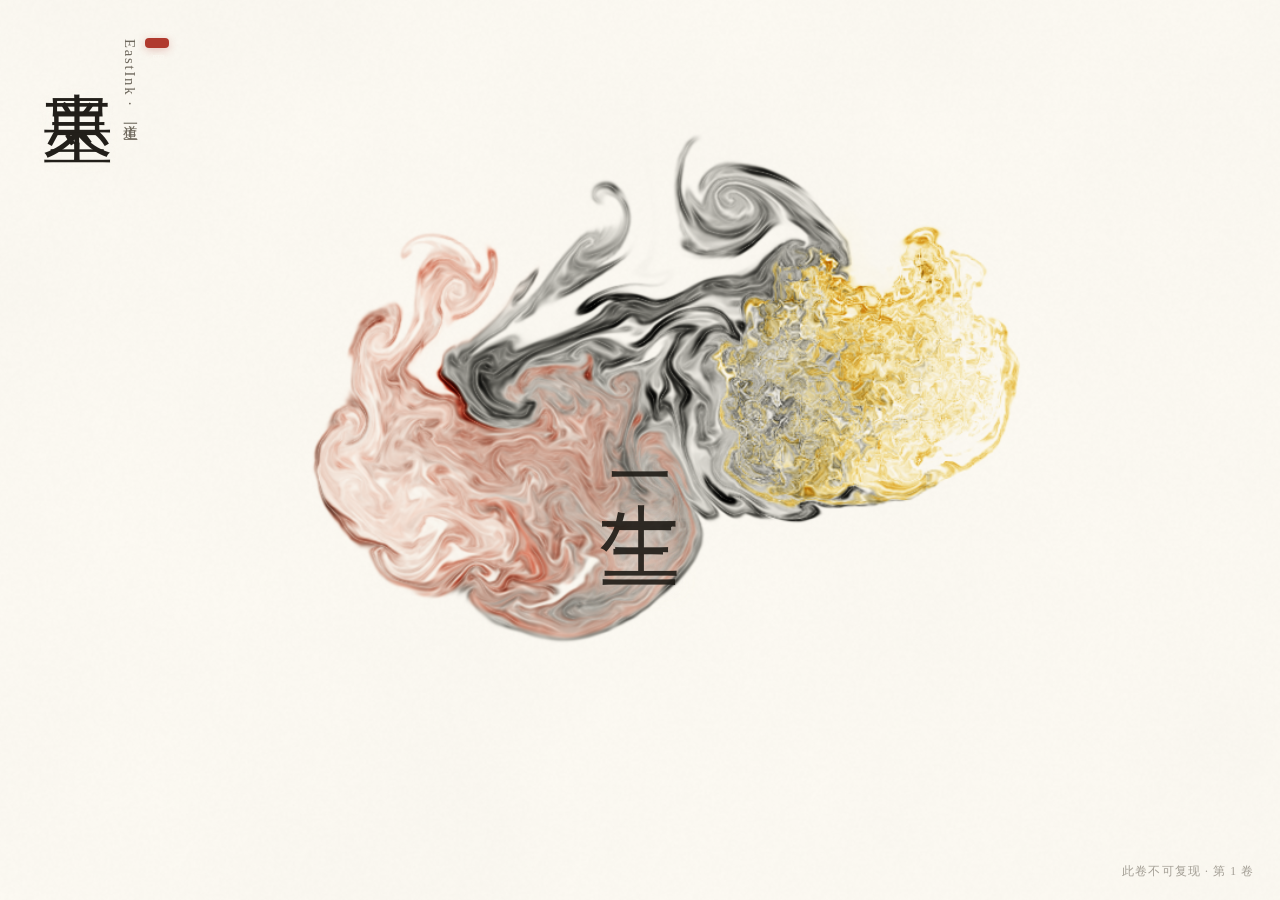
==== eastink.html @ aa5f1d1b "EastInk v0.1 東墨·道生一 独立水墨流体页（本地待命，未挂载未部署） Co-Authored-By: Claude Fable 5 <noreply@anthropic.com>" ====
<!DOCTYPE html>
<html lang="zh-CN" data-mode="day">
<head>
<meta charset="UTF-8">
<meta name="viewport" content="width=device-width, initial-scale=1.0, viewport-fit=cover">
<!-- 上线拍板后移除 -->
<meta name="robots" content="noindex">
<title>東墨 EastInk · 道生一</title>
<meta name="description" content="東墨 EastInk · 道生一，一生二，二生三，三生万物。真·流体水墨，墨落不可撤销，此卷不可复现。">
<meta name="theme-color" content="#faf7f0">
<link rel="stylesheet" href="./eastink.css">
</head>
<body>

  <!-- 流体画布 -->
  <canvas id="stage" aria-label="水墨流体画布：点击落墨，拖拽搅墨"></canvas>

  <!-- 左上竖排题字 -->
  <div class="title" aria-hidden="true">
    <span class="title-main">東墨</span>
    <span class="title-sub">EastInk · 道生一</span>
    <span class="seal">墨</span>
  </div>

  <!-- 演化标签（道生一 / 一生二 / 二生三 / 三生万物） -->
  <div class="evolve-label" id="evolveLabel" aria-hidden="true"></div>

  <!-- 右下角极小字：卷数 -->
  <p class="scroll-meta" id="scrollMeta">此卷不可复现</p>

  <!-- 底部居中悬浮工具条 -->
  <div class="dock" id="dock" role="toolbar" aria-label="水墨工具">
    <div class="swatches" id="swatches"></div>
    <span class="dock-sep" aria-hidden="true"></span>
    <button class="dock-btn" id="autoBtn" aria-pressed="true">自动演墨</button>
    <button class="dock-btn" id="washBtn">涤净</button>
  </div>

  <!-- 无 WebGL / reduced-motion 静态海报回退 -->
  <div class="poster" id="poster" hidden>
    <span class="poster-title">東墨</span>
    <p class="poster-note">你的浏览器未开启 WebGL，无法演示流体水墨。<br>道生一，一生二，二生三，三生万物。</p>
  </div>

  <script src="./eastink.js"></script>
</body>
</html>
---- eastink.css ----
/* ─────────────────────────────────────────────
   東墨 EastInk · 道生一 — 水墨流体独立页
   side project，与 FreshMe / Arete 同级
   宣纸昼版 v0.1：真·流体物理 (stable fluids) +
   逐通道光学吸收合成（墨吸进宣纸，非黑底发光）
   token 对齐 lindaly.cn styles.css
   ───────────────────────────────────────────── */

:root {
  /* 宣纸暖白系（与站点 --bg #faf7f0 同族） */
  --paper: #faf7f0;
  --paper-soft: #f3eee1;
  --ink: #221f1a;
  --ink-soft: #4f483c;
  --gold: #c08a2d;
  --seal-red: #b03a2e;

  /* 玻璃面（站点 card token：card-bg + card-line + blur8） */
  --glass-bg: rgba(255, 253, 247, .82);
  --glass-line: rgba(120, 100, 60, .18);
  --shadow: 0 18px 50px -18px rgba(120, 90, 30, .25);

  /* 字体栈直取站点 :root */
  --font-brush: "MSZ Brush", "Xingkai SC", "Kaiti SC", "STKaiti", "KaiTi", "Songti SC", serif;
  --font-zh: "Songti SC", "STSong", "STZhongsong", "Noto Serif SC", "Source Han Serif SC", "Noto Serif CJK SC", "SimSun", serif;
  --font-en: "Cormorant G", "Didot", "Bodoni 72", "Playfair Display", "Georgia", serif;
  --font-body: "PingFang SC", -apple-system, "Helvetica Neue", "Microsoft YaHei", sans-serif;
}

* { margin: 0; padding: 0; box-sizing: border-box; }
[hidden] { display: none !important; }

html, body { height: 100%; }

body {
  font-family: var(--font-body);
  background: var(--paper);
  color: var(--ink);
  overflow: hidden;
  -webkit-tap-highlight-color: transparent;
}

/* ── 流体画布：满屏，crosshair 光标 ─────────── */
#stage {
  position: fixed; inset: 0;
  width: 100%; height: 100%;
  display: block;
  cursor: crosshair;
  touch-action: none;          /* 让 pointer/touch 能搅墨，不被滚动吞掉 */
}

/* ── 左上竖排题字「東墨」──────────────────── */
.title {
  position: fixed;
  top: clamp(1.2rem, 4vh, 2.6rem);
  left: clamp(1.1rem, 4vw, 2.6rem);
  z-index: 3;
  pointer-events: none;
  user-select: none;
  display: flex;
  align-items: flex-start;
  gap: .35em;
}
.title-main {
  writing-mode: vertical-rl;
  font-family: var(--font-brush);
  font-size: clamp(2.6rem, 7vw, 4.4rem);
  line-height: 1.04;
  letter-spacing: .08em;
  color: var(--ink);
  text-shadow: 0 1px 14px rgba(250, 247, 240, .55);
}
.title-sub {
  writing-mode: vertical-rl;
  font-family: var(--font-en);
  font-size: clamp(.72rem, 1.5vw, .92rem);
  letter-spacing: .12em;
  color: var(--ink-soft);
  margin-top: .2em;
  opacity: .82;
}
/* 朱砂小印 */
.seal {
  writing-mode: vertical-rl;
  align-self: flex-start;
  margin-top: .15em;
  font-family: var(--font-brush);
  font-size: clamp(.7rem, 1.4vw, .92rem);
  letter-spacing: .04em;
  color: var(--paper);
  background: var(--seal-red);
  padding: .3em .18em;
  border-radius: 4px;
  box-shadow: 0 2px 8px rgba(176, 58, 46, .28);
}

/* ── 演化标签（道生一 / 一生二 …）居中淡入淡出 ── */
.evolve-label {
  position: fixed;
  top: 50%; left: 50%;
  transform: translate(-50%, -50%);
  z-index: 3;
  pointer-events: none;
  user-select: none;
  font-family: var(--font-brush);
  font-size: clamp(2.4rem, 9vw, 5rem);
  letter-spacing: .28em;
  color: var(--ink);
  text-shadow: 0 2px 22px rgba(250, 247, 240, .7);
  opacity: 0;
  transition: opacity 1.1s ease;
  white-space: nowrap;
  /* 竖排更有书法卷轴气 */
  writing-mode: vertical-rl;
}
.evolve-label.show { opacity: .92; }

/* ── 底部居中悬浮工具条（毛玻璃 pill）─────────
   站点 token：card-bg / 1px card-line / blur8 / radius99 / shadow */
.dock {
  position: fixed;
  left: 50%;
  bottom: clamp(1rem, 4vh, 2.2rem);
  transform: translate(-50%, 0);
  z-index: 4;
  display: flex;
  align-items: center;
  gap: clamp(.5rem, 1.4vw, .9rem);
  padding: .55rem clamp(.7rem, 2vw, 1.1rem);
  background: var(--glass-bg);
  border: 1px solid var(--glass-line);
  border-radius: 99px;
  box-shadow: var(--shadow);
  backdrop-filter: blur(8px);
  -webkit-backdrop-filter: blur(8px);
  max-width: calc(100vw - 2rem);
  flex-wrap: nowrap;
  transition: opacity .6s ease, transform .6s ease;
}
/* 4s 无操作自动隐去（作品优先，UI 退后） */
.dock.hidden {
  opacity: 0;
  transform: translate(-50%, 14px);
  pointer-events: none;
}

/* 颜料圆点组 */
.swatches {
  display: flex;
  align-items: center;
  gap: clamp(.32rem, 1vw, .55rem);
}
.swatch {
  position: relative;
  width: clamp(20px, 4.4vw, 26px);
  height: clamp(20px, 4.4vw, 26px);
  border-radius: 50%;
  border: 1.5px solid rgba(255, 255, 255, .55);
  box-shadow: 0 1px 4px rgba(60, 45, 20, .25), inset 0 1px 2px rgba(255, 255, 255, .3);
  cursor: pointer;
  padding: 0;
  transition: transform .18s ease, box-shadow .18s ease;
}
.swatch:hover { transform: scale(1.12); }
.swatch:focus-visible { outline: 2px solid var(--gold); outline-offset: 2px; }
/* 选中：朱砂金环 */
.swatch[aria-pressed="true"] {
  box-shadow: 0 0 0 2px var(--paper), 0 0 0 3.5px var(--gold), 0 2px 6px rgba(60, 45, 20, .3);
  transform: scale(1.08);
}

.dock-sep {
  width: 1px;
  align-self: stretch;
  margin: .15rem .1rem;
  background: var(--glass-line);
}

/* 文字按钮：自动演墨 toggle / 涤净 */
.dock-btn {
  font-family: var(--font-zh);
  font-size: clamp(.74rem, 1.7vw, .86rem);
  letter-spacing: .1em;
  color: var(--ink);
  background: transparent;
  border: 1px solid transparent;
  border-radius: 99px;
  padding: .3rem .7rem;
  cursor: pointer;
  white-space: nowrap;
  transition: background .2s ease, color .2s ease, border-color .2s ease;
}
.dock-btn:hover { background: color-mix(in srgb, var(--gold) 14%, transparent); }
.dock-btn:focus-visible { outline: 2px solid var(--gold); outline-offset: 2px; }
/* toggle 开启态 */
.dock-btn[aria-pressed="true"] {
  color: var(--seal-red);
  border-color: color-mix(in srgb, var(--seal-red) 35%, transparent);
  background: color-mix(in srgb, var(--seal-red) 8%, transparent);
}

/* ── 右下角极小字：此卷不可复现 · 第 N 卷 ────── */
.scroll-meta {
  position: fixed;
  right: clamp(.8rem, 3vw, 1.6rem);
  bottom: clamp(.7rem, 3vh, 1.3rem);
  z-index: 3;
  pointer-events: none;
  user-select: none;
  font-family: var(--font-zh);
  font-size: clamp(.6rem, 1.3vw, .72rem);
  letter-spacing: .1em;
  color: var(--ink-soft);
  opacity: .5;
}

/* ── 无 WebGL / reduced-motion 静态海报回退 ──── */
.poster {
  position: fixed; inset: 0;
  z-index: 2;
  display: flex;
  flex-direction: column;
  align-items: center;
  justify-content: center;
  text-align: center;
  gap: 1.2rem;
  padding: 2rem;
  /* 程序化静态墨渍：径向叠加，宣纸底上预扩散的一团雅墨 */
  background:
    radial-gradient(42% 48% at 38% 40%, rgba(46, 90, 143, .22), transparent 70%),
    radial-gradient(34% 40% at 62% 58%, rgba(63, 143, 106, .20), transparent 72%),
    radial-gradient(28% 30% at 52% 50%, rgba(26, 26, 26, .26), transparent 66%),
    radial-gradient(60% 60% at 50% 46%, rgba(200, 68, 46, .10), transparent 78%),
    var(--paper);
}
.poster-title {
  writing-mode: vertical-rl;
  font-family: var(--font-brush);
  font-size: clamp(3rem, 11vw, 5.5rem);
  letter-spacing: .1em;
  color: var(--ink);
}
.poster-note {
  font-family: var(--font-zh);
  font-size: clamp(.82rem, 2.4vw, 1rem);
  letter-spacing: .08em;
  line-height: 2;
  color: var(--ink-soft);
  max-width: 26rem;
}

/* 移动端：题字稍收、dock 不溢出 */
@media (max-width: 720px) {
  .title-main { font-size: clamp(2.2rem, 11vw, 3.2rem); }
  .dock { gap: .4rem; padding: .5rem .65rem; }
  .dock-btn { padding: .28rem .5rem; letter-spacing: .06em; }
  .evolve-label { writing-mode: horizontal-tb; }
}
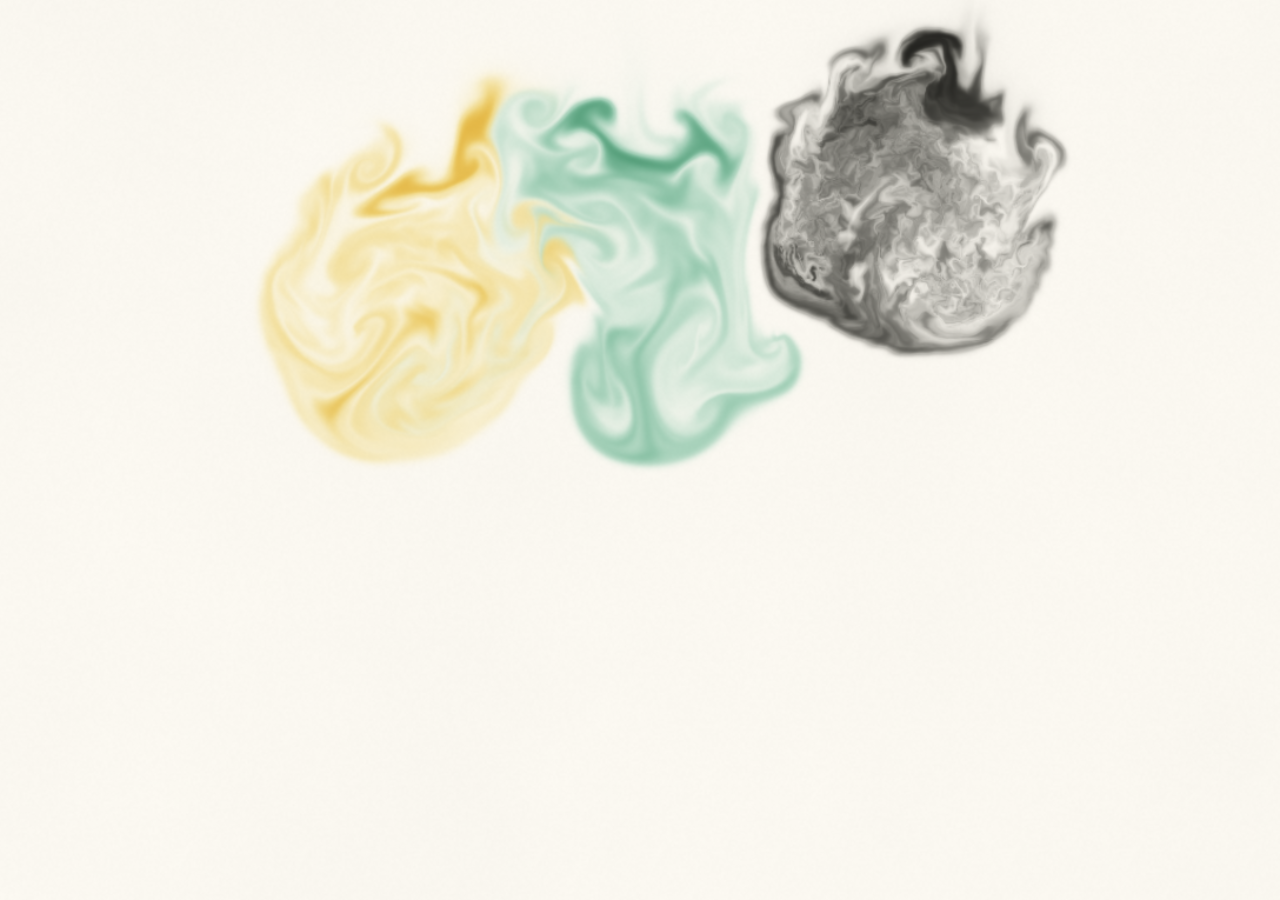
==== commit 3621b25a: "EastInk v0.2 重设计：每卷生成语法+东西相照题跋+五色碟文房UI+夜·深水境+全场环流互融 Co-Authored-By: Claude Fable 5 <noreply@anthropi" ====
--- a/eastink.html
+++ b/eastink.html
@@ -1,12 +1,12 @@
 <!DOCTYPE html>
-<html lang="zh-CN" data-mode="day">
+<html lang="zh-CN" data-mode="day" data-realm="day">
 <head>
 <meta charset="UTF-8">
 <meta name="viewport" content="width=device-width, initial-scale=1.0, viewport-fit=cover">
 <!-- 上线拍板后移除 -->
 <meta name="robots" content="noindex">
-<title>東墨 EastInk · 道生一</title>
-<meta name="description" content="東墨 EastInk · 道生一，一生二，二生三，三生万物。真·流体水墨，墨落不可撤销，此卷不可复现。">
+<title>東墨 EastInk · 上善若水</title>
+<meta name="description" content="東墨 EastInk · 真·流体水墨。每一卷从新种子抽签开演，颜色、落点、流场皆不可复现；多色相遇、洇染、共同消融。日境宣纸 / 夜境深水，墨入夜化光。">
 <meta name="theme-color" content="#faf7f0">
 <link rel="stylesheet" href="./eastink.css">
 </head>
@@ -15,31 +15,51 @@
   <!-- 流体画布 -->
   <canvas id="stage" aria-label="水墨流体画布：点击落墨，拖拽搅墨"></canvas>
 
-  <!-- 左上竖排题字 -->
+  <!-- 左上竖排题字「東墨」 -->
   <div class="title" aria-hidden="true">
     <span class="title-main">東墨</span>
-    <span class="title-sub">EastInk · 道生一</span>
+    <span class="title-sub">EastInk</span>
     <span class="seal">墨</span>
   </div>
 
-  <!-- 演化标签（道生一 / 一生二 / 二生三 / 三生万物） -->
-  <div class="evolve-label" id="evolveLabel" aria-hidden="true"></div>
+  <!-- 右上：日 / 月 双境切换符 ☉ / ☾ -->
+  <button class="realm-toggle" id="realmToggle" aria-label="切换日境与夜境" title="日 / 月">
+    <span class="realm-sun" aria-hidden="true"></span>
+    <span class="realm-moon" aria-hidden="true"></span>
+  </button>
 
-  <!-- 右下角极小字：卷数 -->
-  <p class="scroll-meta" id="scrollMeta">此卷不可复现</p>
+  <!-- 东西相照题跋：东句竖排大字 + 西句横排小字斜体（开卷浮现，淡出后缩入题跋区） -->
+  <div class="couplet" id="couplet" aria-hidden="true">
+    <span class="couplet-east" id="coupletEast"></span>
+    <span class="couplet-west" id="coupletWest"></span>
+  </div>
 
-  <!-- 底部居中悬浮工具条 -->
-  <div class="dock" id="dock" role="toolbar" aria-label="水墨工具">
-    <div class="swatches" id="swatches"></div>
-    <span class="dock-sep" aria-hidden="true"></span>
-    <button class="dock-btn" id="autoBtn" aria-pressed="true">自动演墨</button>
-    <button class="dock-btn" id="washBtn">涤净</button>
+  <!-- 右下题跋区：卷号 · 不可复现 + 拍序小注（道生一 …）+ 缩入后的题跋 -->
+  <div class="colophon" id="colophon" aria-hidden="true">
+    <span class="colophon-note" id="colophonNote"></span>
+    <span class="colophon-tip" id="colophonTip"></span>
+    <span class="colophon-meta" id="scrollMeta">第 一 卷 · 不可复现</span>
   </div>
+
+  <!-- 五只瓷色碟（桌面右缘竖列 / 移动端底部横排） -->
+  <div class="palette" id="palette" role="toolbar" aria-label="瓷色碟"></div>
+
+  <!-- 另起一卷（竖排毛笔字按钮，替代旧「涤净」） -->
+  <button class="renew" id="renewBtn" aria-label="另起一卷">
+    <span class="renew-char">另</span>
+    <span class="renew-char">起</span>
+    <span class="renew-char">一</span>
+    <span class="renew-char">卷</span>
+  </button>
 
   <!-- 无 WebGL / reduced-motion 静态海报回退 -->
   <div class="poster" id="poster" hidden>
     <span class="poster-title">東墨</span>
-    <p class="poster-note">你的浏览器未开启 WebGL，无法演示流体水墨。<br>道生一，一生二，二生三，三生万物。</p>
+    <div class="poster-couplet" aria-hidden="true">
+      <span class="poster-east">上善若水</span>
+      <span class="poster-west">Panta rhei — 万物皆流</span>
+    </div>
+    <p class="poster-note">道生一，一生二，二生三，三生万物。</p>
   </div>
 
   <script src="./eastink.js"></script>
--- a/eastink.css
+++ b/eastink.css
@@ -1,9 +1,9 @@
 /* ─────────────────────────────────────────────
-   東墨 EastInk · 道生一 — 水墨流体独立页
+   東墨 EastInk · v0.2 — 水墨流体独立页
    side project，与 FreshMe / Arete 同级
-   宣纸昼版 v0.1：真·流体物理 (stable fluids) +
-   逐通道光学吸收合成（墨吸进宣纸，非黑底发光）
-   token 对齐 lindaly.cn styles.css
+   两境：日·宣纸（逐通道光学吸收）/ 夜·深水（加色发光）
+   文房 UI：五瓷色碟 + 另起一卷 + 日月双境 + 东西相照题跋
+   token 对齐 lindaly.cn styles.css（毛玻璃 + 朱砂 + 书法栈）
    ───────────────────────────────────────────── */
 
 :root {
@@ -25,6 +25,28 @@
   --font-zh: "Songti SC", "STSong", "STZhongsong", "Noto Serif SC", "Source Han Serif SC", "Noto Serif CJK SC", "SimSun", serif;
   --font-en: "Cormorant G", "Didot", "Bodoni 72", "Playfair Display", "Georgia", serif;
   --font-body: "PingFang SC", -apple-system, "Helvetica Neue", "Microsoft YaHei", sans-serif;
+
+  /* 场景 token（日境默认；夜境在 [data-realm="night"] 覆盖） */
+  --fg: var(--ink);
+  --fg-soft: var(--ink-soft);
+  --chrome-bg: var(--glass-bg);
+  --chrome-line: var(--glass-line);
+  --chrome-shadow: var(--shadow);
+  --accent: var(--seal-red);
+  --halo: rgba(250, 247, 240, .7);
+  --page-bg: var(--paper);
+}
+
+/* ── 夜·深水境：深色玻璃变体（同设计语言，色相入水）────── */
+[data-realm="night"] {
+  --fg: #e8eef6;
+  --fg-soft: #9fb0c4;
+  --chrome-bg: rgba(16, 23, 34, .56);
+  --chrome-line: rgba(150, 180, 220, .20);
+  --chrome-shadow: 0 18px 54px -16px rgba(0, 8, 20, .7);
+  --accent: #e0c879;          /* 夜境朱印转暖金 */
+  --halo: rgba(8, 14, 24, .65);
+  --page-bg: #0c1118;
 }
 
 * { margin: 0; padding: 0; box-sizing: border-box; }
@@ -34,10 +56,11 @@
 
 body {
   font-family: var(--font-body);
-  background: var(--paper);
-  color: var(--ink);
+  background: var(--page-bg);
+  color: var(--fg);
   overflow: hidden;
   -webkit-tap-highlight-color: transparent;
+  transition: background 1.1s ease, color 1.1s ease;
 }
 
 /* ── 流体画布：满屏，crosshair 光标 ─────────── */
@@ -49,12 +72,32 @@
   touch-action: none;          /* 让 pointer/touch 能搅墨，不被滚动吞掉 */
 }
 
+/* 全部 chrome 闲置统一隐去（JS 加 .chrome-idle 到 body） */
+.title,
+.couplet,
+.colophon,
+.palette,
+.renew,
+.realm-toggle {
+  transition: opacity .7s ease, transform .7s ease;
+}
+body.chrome-idle .palette,
+body.chrome-idle .renew,
+body.chrome-idle .realm-toggle,
+body.chrome-idle .title,
+body.chrome-idle .colophon {
+  opacity: 0;
+  pointer-events: none;
+}
+/* 题跋浮现中（couplet 动画期）不被 idle 吞 */
+body.chrome-idle .couplet.show { opacity: 1; }
+
 /* ── 左上竖排题字「東墨」──────────────────── */
 .title {
   position: fixed;
   top: clamp(1.2rem, 4vh, 2.6rem);
   left: clamp(1.1rem, 4vw, 2.6rem);
-  z-index: 3;
+  z-index: 5;
   pointer-events: none;
   user-select: none;
   display: flex;
@@ -67,19 +110,19 @@
   font-size: clamp(2.6rem, 7vw, 4.4rem);
   line-height: 1.04;
   letter-spacing: .08em;
-  color: var(--ink);
-  text-shadow: 0 1px 14px rgba(250, 247, 240, .55);
+  color: var(--fg);
+  text-shadow: 0 1px 14px var(--halo);
 }
 .title-sub {
   writing-mode: vertical-rl;
   font-family: var(--font-en);
   font-size: clamp(.72rem, 1.5vw, .92rem);
   letter-spacing: .12em;
-  color: var(--ink-soft);
+  color: var(--fg-soft);
   margin-top: .2em;
   opacity: .82;
 }
-/* 朱砂小印 */
+/* 朱砂小印（夜境转暖金） */
 .seal {
   writing-mode: vertical-rl;
   align-self: flex-start;
@@ -87,132 +130,288 @@
   font-family: var(--font-brush);
   font-size: clamp(.7rem, 1.4vw, .92rem);
   letter-spacing: .04em;
-  color: var(--paper);
-  background: var(--seal-red);
+  color: var(--page-bg);
+  background: var(--accent);
   padding: .3em .18em;
   border-radius: 4px;
   box-shadow: 0 2px 8px rgba(176, 58, 46, .28);
-}
-
-/* ── 演化标签（道生一 / 一生二 …）居中淡入淡出 ── */
-.evolve-label {
+  transition: background 1.1s ease, color 1.1s ease;
+}
+
+/* ── 右上：日 / 月 双境切换符（CSS 画 ☉ / ☾）────────
+   呼应站点首页日月璧机制（不引首页代码）：日境显☉，夜境显☾ */
+.realm-toggle {
+  position: fixed;
+  top: clamp(1.2rem, 4vh, 2.2rem);
+  right: clamp(1.1rem, 4vw, 2.2rem);
+  z-index: 6;
+  width: clamp(34px, 6vw, 42px);
+  height: clamp(34px, 6vw, 42px);
+  border-radius: 50%;
+  border: 1px solid var(--chrome-line);
+  background: var(--chrome-bg);
+  box-shadow: var(--chrome-shadow);
+  backdrop-filter: blur(8px);
+  -webkit-backdrop-filter: blur(8px);
+  cursor: pointer;
+  display: grid;
+  place-items: center;
+  transition: transform .3s ease, box-shadow .3s ease, background 1.1s ease, border-color 1.1s ease;
+}
+.realm-toggle:hover { transform: rotate(18deg) scale(1.06); }
+.realm-toggle:focus-visible { outline: 2px solid var(--accent); outline-offset: 3px; }
+/* ☉ 日轮：实心金盘 + 一圈光芒（conic 短线近似） */
+.realm-sun {
+  width: 54%; height: 54%;
+  border-radius: 50%;
+  background: radial-gradient(circle at 38% 34%, #f4d98a, #d99a2e 70%);
+  box-shadow: 0 0 0 2px rgba(217, 154, 46, .25),
+              0 0 10px 1px rgba(217, 154, 46, .35);
+}
+/* ☾ 月牙：错位圆 mask（用 box-shadow 偏移挖月） */
+.realm-moon {
+  display: none;
+  width: 56%; height: 56%;
+  border-radius: 50%;
+  background: transparent;
+  box-shadow: inset -5px -2px 0 0 #d8e3f2;
+  transform: rotate(-18deg);
+}
+[data-realm="night"] .realm-sun { display: none; }
+[data-realm="night"] .realm-moon { display: block; }
+
+/* ── 东西相照题跋（知性好玩核心）────────────────
+   开卷中央浮现：东句竖排大字 + 西句横排小字斜体
+   0.5s 淡入、6s 内淡出，随后由 JS 把文本写进 colophon 缩入右下。 */
+.couplet {
   position: fixed;
   top: 50%; left: 50%;
   transform: translate(-50%, -50%);
-  z-index: 3;
+  z-index: 4;
   pointer-events: none;
   user-select: none;
-  font-family: var(--font-brush);
-  font-size: clamp(2.4rem, 9vw, 5rem);
-  letter-spacing: .28em;
-  color: var(--ink);
-  text-shadow: 0 2px 22px rgba(250, 247, 240, .7);
+  display: flex;
+  flex-direction: column;
+  align-items: center;
+  gap: .9em;
   opacity: 0;
-  transition: opacity 1.1s ease;
+  transition: opacity .5s ease;
+}
+.couplet.show { opacity: 1; }
+.couplet.fade { opacity: 0; transition: opacity 1.4s ease; }
+.couplet-east {
+  writing-mode: vertical-rl;
+  font-family: var(--font-brush);
+  font-size: clamp(2.4rem, 8.5vw, 4.8rem);
+  letter-spacing: .26em;
+  line-height: 1.1;
+  color: var(--fg);
+  text-shadow: 0 2px 26px var(--halo);
   white-space: nowrap;
-  /* 竖排更有书法卷轴气 */
-  writing-mode: vertical-rl;
-}
-.evolve-label.show { opacity: .92; }
-
-/* ── 底部居中悬浮工具条（毛玻璃 pill）─────────
-   站点 token：card-bg / 1px card-line / blur8 / radius99 / shadow */
-.dock {
+}
+.couplet-west {
+  font-family: var(--font-en);
+  font-style: italic;
+  font-size: clamp(.84rem, 2.1vw, 1.18rem);
+  letter-spacing: .04em;
+  line-height: 1.5;
+  color: var(--fg-soft);
+  text-align: center;
+  max-width: min(82vw, 40rem);
+  text-shadow: 0 1px 16px var(--halo);
+}
+
+/* ── 右下题跋区：卷号 + 拍序小注 + 缩入的题跋 ──────── */
+.colophon {
   position: fixed;
-  left: 50%;
-  bottom: clamp(1rem, 4vh, 2.2rem);
-  transform: translate(-50%, 0);
-  z-index: 4;
-  display: flex;
+  right: clamp(.9rem, 3vw, 1.8rem);
+  bottom: clamp(.8rem, 3vh, 1.5rem);
+  z-index: 5;
+  pointer-events: none;
+  user-select: none;
+  display: flex;
+  flex-direction: column;
+  align-items: flex-end;
+  gap: .28em;
+  text-align: right;
+  max-width: min(58vw, 24rem);
+}
+/* 缩入的东西句题跋（小字常驻） */
+.colophon-note {
+  font-family: var(--font-zh);
+  font-size: clamp(.64rem, 1.4vw, .78rem);
+  letter-spacing: .08em;
+  line-height: 1.5;
+  color: var(--fg-soft);
+  opacity: 0;
+  transition: opacity .8s ease;
+}
+.colophon-note.show { opacity: .72; }
+/* 拍序题跋式小注（道生一 / 一生二 …）随拍浮现 */
+.colophon-tip {
+  font-family: var(--font-brush);
+  font-size: clamp(.82rem, 1.9vw, 1.04rem);
+  letter-spacing: .14em;
+  color: var(--fg);
+  opacity: 0;
+  transition: opacity .6s ease;
+}
+.colophon-tip.show { opacity: .9; }
+/* 卷号 · 不可复现 */
+.colophon-meta {
+  font-family: var(--font-zh);
+  font-size: clamp(.6rem, 1.3vw, .72rem);
+  letter-spacing: .12em;
+  color: var(--fg-soft);
+  opacity: .55;
+}
+
+/* ── 五只瓷色碟（桌面右缘竖列 / 移动端底部横排）──────
+   每碟 = CSS 画的小瓷碟：瓷环 radial-gradient + 碟内颜料池 + 湿润高光 */
+.palette {
+  position: fixed;
+  right: clamp(.9rem, 2.6vw, 1.8rem);
+  top: 50%;
+  transform: translateY(-50%);
+  z-index: 6;
+  display: flex;
+  flex-direction: column;
+  gap: clamp(.7rem, 1.8vh, 1.15rem);
+}
+.dish {
+  position: relative;
+  width: clamp(40px, 6.4vw, 54px);
+  height: clamp(40px, 6.4vw, 54px);
+  border-radius: 50%;
+  border: 0;
+  padding: 0;
+  cursor: pointer;
+  /* 瓷环：外亮内暗的釉面渐变 */
+  background:
+    radial-gradient(circle at 36% 30%, rgba(255,255,255,.95), rgba(255,255,255,.5) 18%, transparent 40%),
+    radial-gradient(circle at 50% 50%, #fbfbf8 60%, #e9e6dd 78%, #d6d2c6 100%);
+  box-shadow:
+    0 4px 12px -3px rgba(60, 45, 20, .35),
+    inset 0 -3px 7px rgba(120, 100, 60, .22),
+    inset 0 2px 4px rgba(255, 255, 255, .9);
+  transition: transform .22s cubic-bezier(.2,.8,.3,1), box-shadow .22s ease;
+}
+/* 碟内颜料池（JS 用 --pig 注入颜料色）+ 湿润高光 */
+.dish::before {
+  content: "";
+  position: absolute;
+  inset: 22%;
+  border-radius: 50%;
+  background:
+    radial-gradient(circle at 38% 32%, rgba(255,255,255,.55), transparent 42%),
+    radial-gradient(circle at 60% 68%, color-mix(in srgb, var(--pig) 78%, #000 6%), var(--pig) 70%);
+  box-shadow: inset 0 1px 3px rgba(0,0,0,.35);
+}
+/* 湿润高光点 */
+.dish::after {
+  content: "";
+  position: absolute;
+  left: 34%; top: 30%;
+  width: 18%; height: 12%;
+  border-radius: 50%;
+  background: rgba(255, 255, 255, .82);
+  filter: blur(.6px);
+  opacity: .85;
+}
+.dish:hover { transform: translateX(-5px) scale(1.06); }
+.dish:focus-visible { outline: 2px solid var(--accent); outline-offset: 3px; }
+/* 选中：微上浮 + 朱砂细环 */
+.dish[aria-pressed="true"] {
+  transform: translateX(-7px) scale(1.08);
+  box-shadow:
+    0 0 0 2px var(--page-bg),
+    0 0 0 3.5px var(--accent),
+    0 6px 16px -4px rgba(60, 45, 20, .4),
+    inset 0 -3px 7px rgba(120, 100, 60, .22),
+    inset 0 2px 4px rgba(255, 255, 255, .9);
+}
+
+/* 颜料名（hover / 选中 旁出竖排） */
+.dish-name {
+  position: absolute;
+  right: calc(100% + .5rem);
+  top: 50%;
+  transform: translateY(-50%) translateX(6px);
+  writing-mode: vertical-rl;
+  font-family: var(--font-brush);
+  font-size: clamp(.8rem, 1.7vw, 1rem);
+  letter-spacing: .14em;
+  color: var(--fg);
+  text-shadow: 0 1px 10px var(--halo);
+  white-space: nowrap;
+  opacity: 0;
+  pointer-events: none;
+  transition: opacity .25s ease, transform .25s ease;
+}
+.dish:hover .dish-name,
+.dish[aria-pressed="true"] .dish-name {
+  opacity: .92;
+  transform: translateY(-50%) translateX(0);
+}
+
+/* 夜境：碟中颜料变发光态 */
+[data-realm="night"] .dish {
+  background:
+    radial-gradient(circle at 36% 30%, rgba(210,225,245,.55), rgba(160,185,215,.25) 20%, transparent 42%),
+    radial-gradient(circle at 50% 50%, #1c2636 58%, #141c29 80%, #0e151f 100%);
+  box-shadow:
+    0 4px 14px -3px rgba(0, 8, 20, .6),
+    inset 0 -3px 7px rgba(0, 6, 16, .5),
+    inset 0 2px 4px rgba(150, 180, 220, .25);
+}
+[data-realm="night"] .dish::before {
+  background:
+    radial-gradient(circle at 40% 34%, rgba(255,255,255,.4), transparent 46%),
+    radial-gradient(circle at 50% 55%, color-mix(in srgb, var(--glow, var(--pig)) 92%, #fff 8%), color-mix(in srgb, var(--glow, var(--pig)) 70%, #000 18%) 72%);
+  box-shadow:
+    inset 0 1px 3px rgba(0,0,0,.5),
+    0 0 10px 1px color-mix(in srgb, var(--glow, var(--pig)) 65%, transparent);
+}
+[data-realm="night"] .dish[aria-pressed="true"] {
+  box-shadow:
+    0 0 0 2px var(--page-bg),
+    0 0 0 3.5px var(--accent),
+    0 0 16px 2px color-mix(in srgb, var(--glow, var(--pig)) 55%, transparent),
+    inset 0 -3px 7px rgba(0, 6, 16, .5);
+}
+
+/* ── 另起一卷（竖排毛笔字按钮，桌面左下）──────────── */
+.renew {
+  position: fixed;
+  left: clamp(1rem, 3vw, 2rem);
+  bottom: clamp(1.2rem, 5vh, 2.6rem);
+  z-index: 6;
+  display: flex;
+  flex-direction: column;
   align-items: center;
-  gap: clamp(.5rem, 1.4vw, .9rem);
-  padding: .55rem clamp(.7rem, 2vw, 1.1rem);
-  background: var(--glass-bg);
-  border: 1px solid var(--glass-line);
-  border-radius: 99px;
-  box-shadow: var(--shadow);
+  gap: .04em;
+  padding: .7rem .5rem;
+  border-radius: 18px;
+  border: 1px solid var(--chrome-line);
+  background: var(--chrome-bg);
+  box-shadow: var(--chrome-shadow);
   backdrop-filter: blur(8px);
   -webkit-backdrop-filter: blur(8px);
-  max-width: calc(100vw - 2rem);
-  flex-wrap: nowrap;
-  transition: opacity .6s ease, transform .6s ease;
-}
-/* 4s 无操作自动隐去（作品优先，UI 退后） */
-.dock.hidden {
-  opacity: 0;
-  transform: translate(-50%, 14px);
-  pointer-events: none;
-}
-
-/* 颜料圆点组 */
-.swatches {
-  display: flex;
-  align-items: center;
-  gap: clamp(.32rem, 1vw, .55rem);
-}
-.swatch {
-  position: relative;
-  width: clamp(20px, 4.4vw, 26px);
-  height: clamp(20px, 4.4vw, 26px);
-  border-radius: 50%;
-  border: 1.5px solid rgba(255, 255, 255, .55);
-  box-shadow: 0 1px 4px rgba(60, 45, 20, .25), inset 0 1px 2px rgba(255, 255, 255, .3);
   cursor: pointer;
-  padding: 0;
-  transition: transform .18s ease, box-shadow .18s ease;
-}
-.swatch:hover { transform: scale(1.12); }
-.swatch:focus-visible { outline: 2px solid var(--gold); outline-offset: 2px; }
-/* 选中：朱砂金环 */
-.swatch[aria-pressed="true"] {
-  box-shadow: 0 0 0 2px var(--paper), 0 0 0 3.5px var(--gold), 0 2px 6px rgba(60, 45, 20, .3);
-  transform: scale(1.08);
-}
-
-.dock-sep {
-  width: 1px;
-  align-self: stretch;
-  margin: .15rem .1rem;
-  background: var(--glass-line);
-}
-
-/* 文字按钮：自动演墨 toggle / 涤净 */
-.dock-btn {
-  font-family: var(--font-zh);
-  font-size: clamp(.74rem, 1.7vw, .86rem);
-  letter-spacing: .1em;
-  color: var(--ink);
-  background: transparent;
-  border: 1px solid transparent;
-  border-radius: 99px;
-  padding: .3rem .7rem;
-  cursor: pointer;
-  white-space: nowrap;
-  transition: background .2s ease, color .2s ease, border-color .2s ease;
-}
-.dock-btn:hover { background: color-mix(in srgb, var(--gold) 14%, transparent); }
-.dock-btn:focus-visible { outline: 2px solid var(--gold); outline-offset: 2px; }
-/* toggle 开启态 */
-.dock-btn[aria-pressed="true"] {
-  color: var(--seal-red);
-  border-color: color-mix(in srgb, var(--seal-red) 35%, transparent);
-  background: color-mix(in srgb, var(--seal-red) 8%, transparent);
-}
-
-/* ── 右下角极小字：此卷不可复现 · 第 N 卷 ────── */
-.scroll-meta {
-  position: fixed;
-  right: clamp(.8rem, 3vw, 1.6rem);
-  bottom: clamp(.7rem, 3vh, 1.3rem);
-  z-index: 3;
-  pointer-events: none;
-  user-select: none;
-  font-family: var(--font-zh);
-  font-size: clamp(.6rem, 1.3vw, .72rem);
-  letter-spacing: .1em;
-  color: var(--ink-soft);
-  opacity: .5;
-}
+  transition: transform .25s ease, box-shadow .25s ease, background 1.1s ease, border-color 1.1s ease, opacity .7s ease;
+}
+.renew:hover { transform: translateY(-3px); box-shadow: 0 22px 56px -18px rgba(120, 90, 30, .4); }
+.renew:active { transform: translateY(0) scale(.97); }
+.renew:focus-visible { outline: 2px solid var(--accent); outline-offset: 3px; }
+.renew-char {
+  font-family: var(--font-brush);
+  font-size: clamp(1.05rem, 2.4vw, 1.45rem);
+  line-height: 1.18;
+  letter-spacing: .04em;
+  color: var(--fg);
+  text-shadow: 0 1px 10px var(--halo);
+}
+.renew:hover .renew-char { color: var(--accent); }
 
 /* ── 无 WebGL / reduced-motion 静态海报回退 ──── */
 .poster {
@@ -223,7 +422,7 @@
   align-items: center;
   justify-content: center;
   text-align: center;
-  gap: 1.2rem;
+  gap: 1.4rem;
   padding: 2rem;
   /* 程序化静态墨渍：径向叠加，宣纸底上预扩散的一团雅墨 */
   background:
@@ -240,6 +439,27 @@
   letter-spacing: .1em;
   color: var(--ink);
 }
+/* 海报上静态展示一对题跋（reduced-motion 也读得到东西相照） */
+.poster-couplet {
+  display: flex;
+  flex-direction: column;
+  align-items: center;
+  gap: .7rem;
+}
+.poster-east {
+  writing-mode: vertical-rl;
+  font-family: var(--font-brush);
+  font-size: clamp(1.8rem, 6vw, 2.8rem);
+  letter-spacing: .22em;
+  color: var(--ink);
+}
+.poster-west {
+  font-family: var(--font-en);
+  font-style: italic;
+  font-size: clamp(.84rem, 2.4vw, 1.1rem);
+  letter-spacing: .04em;
+  color: var(--ink-soft);
+}
 .poster-note {
   font-family: var(--font-zh);
   font-size: clamp(.82rem, 2.4vw, 1rem);
@@ -249,10 +469,52 @@
   max-width: 26rem;
 }
 
-/* 移动端：题字稍收、dock 不溢出 */
-@media (max-width: 720px) {
+/* ── 移动端：瓷碟底部横排、另起一卷横排、题字稍收 ───── */
+@media (max-width: 760px) {
   .title-main { font-size: clamp(2.2rem, 11vw, 3.2rem); }
-  .dock { gap: .4rem; padding: .5rem .65rem; }
-  .dock-btn { padding: .28rem .5rem; letter-spacing: .06em; }
-  .evolve-label { writing-mode: horizontal-tb; }
-}
+
+  /* 瓷碟：底部居中横排 */
+  .palette {
+    right: auto;
+    left: 50%;
+    top: auto;
+    bottom: clamp(.9rem, 3vh, 1.6rem);
+    transform: translateX(-50%);
+    flex-direction: row;
+    gap: clamp(.55rem, 3vw, .9rem);
+  }
+  .dish { width: clamp(38px, 12vw, 48px); height: clamp(38px, 12vw, 48px); }
+  .dish:hover { transform: scale(1.06); }
+  .dish[aria-pressed="true"] { transform: translateY(-5px) scale(1.06); }
+  /* 颜料名：横排移到碟上方 */
+  .dish-name {
+    right: auto;
+    left: 50%;
+    top: auto;
+    bottom: calc(100% + .35rem);
+    writing-mode: horizontal-tb;
+    transform: translateX(-50%) translateY(4px);
+  }
+  .dish:hover .dish-name,
+  .dish[aria-pressed="true"] .dish-name {
+    transform: translateX(-50%) translateY(0);
+  }
+
+  /* 另起一卷：左下横排 */
+  .renew {
+    flex-direction: row;
+    gap: .12em;
+    left: clamp(.7rem, 3vw, 1.2rem);
+    bottom: auto;
+    top: clamp(1rem, 3vh, 1.8rem);
+    padding: .45rem .7rem;
+    border-radius: 99px;
+  }
+  .renew-char { font-size: clamp(.92rem, 4.4vw, 1.1rem); }
+
+  /* 题跋区上移，给底部瓷碟让位 */
+  .colophon { bottom: clamp(5.2rem, 13vh, 7rem); }
+
+  /* 西句小字不要太挤 */
+  .couplet-west { max-width: 86vw; }
+}
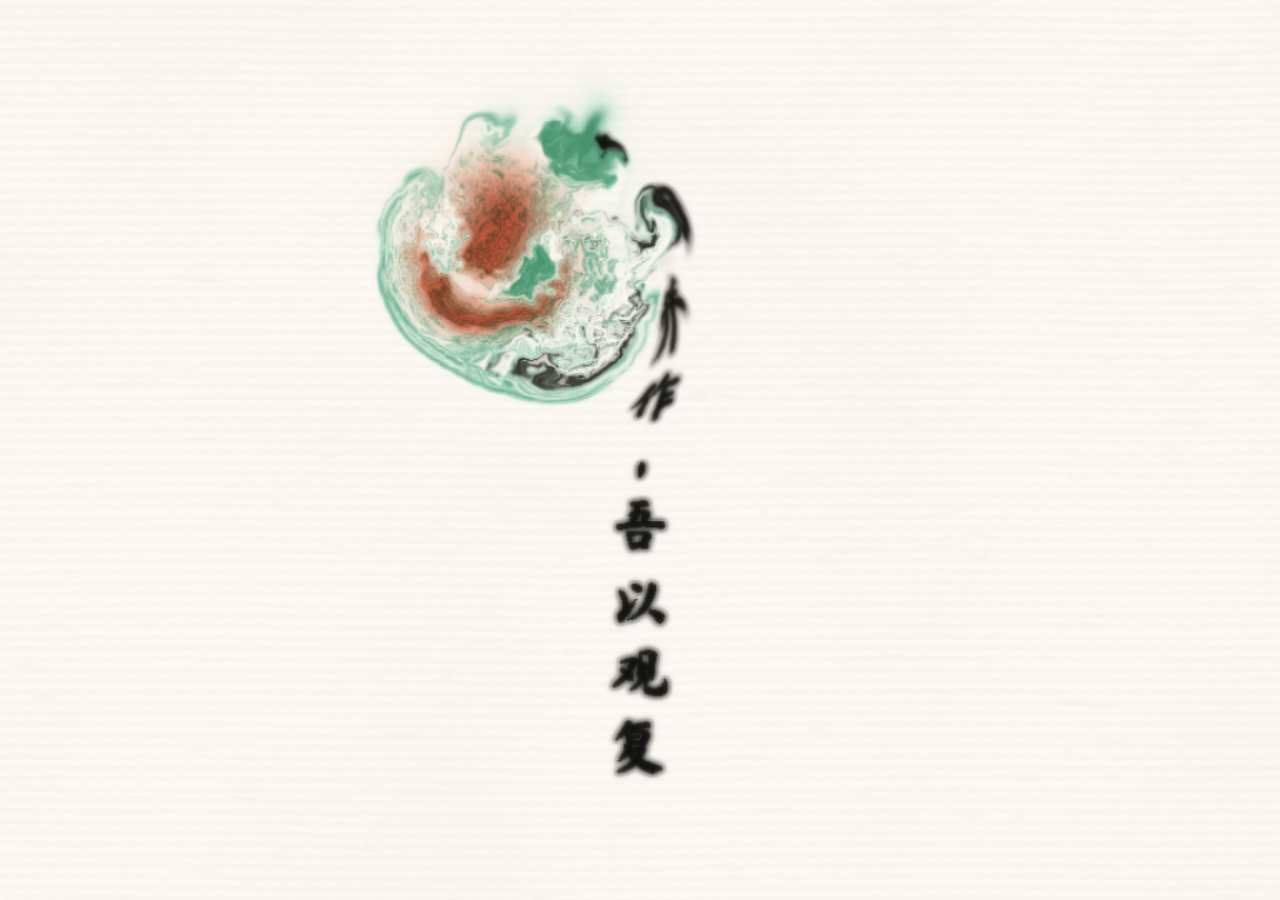
==== commit ddd1e622: "EastInk v0.3 墨语五特性：字入墨(题跋写进流体被冲散)+撞色编排+自托管毛笔字体子集37KB+宣纸帘纹铺卷+夜境星河随墨流+聆·全合成声境；昼境鲜活度参数再平衡(扩散减半/续墨提频/续墨排" ====
--- a/eastink.html
+++ b/eastink.html
@@ -34,8 +34,9 @@
     <span class="couplet-west" id="coupletWest"></span>
   </div>
 
-  <!-- 右下题跋区：卷号 · 不可复现 + 拍序小注（道生一 …）+ 缩入后的题跋 -->
-  <div class="colophon" id="colophon" aria-hidden="true">
+  <!-- 右下题跋存档区：卷号 · 不可复现 + 拍序小注（道生一 …）+ 缩入后的题跋
+       F2：可点击 → 该句重新入墨 -->
+  <div class="colophon" id="colophon" role="button" tabindex="0" aria-label="题跋：点击让此句重新入墨">
     <span class="colophon-note" id="colophonNote"></span>
     <span class="colophon-tip" id="colophonTip"></span>
     <span class="colophon-meta" id="scrollMeta">第 一 卷 · 不可复现</span>
@@ -43,6 +44,12 @@
 
   <!-- 五只瓷色碟（桌面右缘竖列 / 移动端底部横排） -->
   <div class="palette" id="palette" role="toolbar" aria-label="瓷色碟"></div>
+
+  <!-- 声境「聆」开关（左下「另起一卷」上方，竖排毛笔字） -->
+  <button class="ling" id="lingBtn" aria-label="声音开关" aria-pressed="false" title="聆 · 声音开关">
+    <span class="ling-char">聆</span>
+    <span class="ling-wave" aria-hidden="true"></span>
+  </button>
 
   <!-- 另起一卷（竖排毛笔字按钮，替代旧「涤净」） -->
   <button class="renew" id="renewBtn" aria-label="另起一卷">
--- a/eastink.css
+++ b/eastink.css
@@ -5,6 +5,17 @@
    文房 UI：五瓷色碟 + 另起一卷 + 日月双境 + 东西相照题跋
    token 对齐 lindaly.cn styles.css（毛玻璃 + 朱砂 + 书法栈）
    ───────────────────────────────────────────── */
+
+/* ── 自托管毛笔体（同源加载，运行时零外部请求）──
+   Ma Shan Zheng (OFL, © 2018 Ma Shan Zheng Project Authors)，
+   子集化只含 EastInk 题跋/UI 字符集（96 字，37KB woff2）。
+   注：本字为简体字体，无传统字「東」——题字「東墨」之「東」由 --font-brush
+   栈内系统楷/行楷兜底（字入墨内容皆简体，全覆盖）。 */
+@font-face {
+  font-family: "MSZ Brush";
+  src: url("assets/fonts/MaShanZheng-eastink.woff2") format("woff2");
+  font-display: swap;
+}
 
 :root {
   /* 宣纸暖白系（与站点 --bg #faf7f0 同族） */
@@ -78,11 +89,13 @@
 .colophon,
 .palette,
 .renew,
+.ling,
 .realm-toggle {
   transition: opacity .7s ease, transform .7s ease;
 }
 body.chrome-idle .palette,
 body.chrome-idle .renew,
+body.chrome-idle .ling,
 body.chrome-idle .realm-toggle,
 body.chrome-idle .title,
 body.chrome-idle .colophon {
@@ -221,32 +234,37 @@
   text-shadow: 0 1px 16px var(--halo);
 }
 
-/* ── 右下题跋区：卷号 + 拍序小注 + 缩入的题跋 ──────── */
+/* ── 右下题跋存档区：卷号 + 拍序小注 + 缩入的题跋 ────────
+   F2：调大一号 + 提对比度（解决「缩到右下看不出来」）；可点击 → 该句重新入墨。 */
 .colophon {
   position: fixed;
   right: clamp(.9rem, 3vw, 1.8rem);
   bottom: clamp(.8rem, 3vh, 1.5rem);
   z-index: 5;
-  pointer-events: none;
+  pointer-events: auto;          /* F2：可点击重注入墨 */
+  cursor: pointer;
   user-select: none;
   display: flex;
   flex-direction: column;
   align-items: flex-end;
-  gap: .28em;
+  gap: .3em;
   text-align: right;
-  max-width: min(58vw, 24rem);
-}
-/* 缩入的东西句题跋（小字常驻） */
+  max-width: min(62vw, 26rem);
+  -webkit-tap-highlight-color: transparent;
+}
+.colophon:focus-visible { outline: 2px solid var(--accent); outline-offset: 4px; border-radius: 6px; }
+/* 缩入的东西句题跋（小字常驻；F2 调大 + 提对比） */
 .colophon-note {
   font-family: var(--font-zh);
-  font-size: clamp(.64rem, 1.4vw, .78rem);
+  font-size: clamp(.74rem, 1.7vw, .92rem);    /* F2 调大一号 */
   letter-spacing: .08em;
-  line-height: 1.5;
-  color: var(--fg-soft);
+  line-height: 1.55;
+  color: var(--fg);                           /* F2 提对比：用主前景色 */
   opacity: 0;
   transition: opacity .8s ease;
 }
-.colophon-note.show { opacity: .72; }
+.colophon-note.show { opacity: .9; }          /* F2 提对比：.72 → .9 */
+.colophon:hover .colophon-note.show { opacity: 1; }
 /* 拍序题跋式小注（道生一 / 一生二 …）随拍浮现 */
 .colophon-tip {
   font-family: var(--font-brush);
@@ -412,6 +430,54 @@
   text-shadow: 0 1px 10px var(--halo);
 }
 .renew:hover .renew-char { color: var(--accent); }
+
+/* ── 声境「聆」开关（竖排毛笔字，左下「另起一卷」上方）──────
+   默认静音（字偏淡）；开启后字提亮 + 朱印细环 + 声波微动。 */
+.ling {
+  position: fixed;
+  left: clamp(1rem, 3vw, 2rem);
+  bottom: calc(clamp(1.2rem, 5vh, 2.6rem) + 4.4rem);   /* 叠在 renew 上方 */
+  z-index: 6;
+  display: flex;
+  flex-direction: column;
+  align-items: center;
+  gap: .22em;
+  padding: .55rem .5rem;
+  border-radius: 16px;
+  border: 1px solid var(--chrome-line);
+  background: var(--chrome-bg);
+  box-shadow: var(--chrome-shadow);
+  backdrop-filter: blur(8px);
+  -webkit-backdrop-filter: blur(8px);
+  cursor: pointer;
+  transition: transform .25s ease, box-shadow .25s ease, background 1.1s ease, border-color 1.1s ease, opacity .7s ease;
+}
+.ling:hover { transform: translateY(-3px); box-shadow: 0 22px 56px -18px rgba(120, 90, 30, .4); }
+.ling:active { transform: translateY(0) scale(.97); }
+.ling:focus-visible { outline: 2px solid var(--accent); outline-offset: 3px; }
+.ling-char {
+  font-family: var(--font-brush);
+  font-size: clamp(1.05rem, 2.4vw, 1.45rem);
+  line-height: 1;
+  color: var(--fg);
+  opacity: .6;                                   /* 静音态：偏淡 */
+  text-shadow: 0 1px 10px var(--halo);
+  transition: opacity .3s ease, color .3s ease;
+}
+.ling:hover .ling-char { color: var(--accent); opacity: .9; }
+/* 声波小符（CSS 三道弧，开启时轻动） */
+.ling-wave {
+  width: 14px; height: 9px;
+  background:
+    radial-gradient(circle at 0 50%, transparent 3px, var(--fg-soft) 3.5px, var(--fg-soft) 4px, transparent 4.5px),
+    radial-gradient(circle at 0 50%, transparent 6px, var(--fg-soft) 6.5px, var(--fg-soft) 7px, transparent 7.5px);
+  opacity: .35;
+  transition: opacity .3s ease;
+}
+.ling.on .ling-char { opacity: 1; color: var(--accent); }
+.ling.on .ling-wave { opacity: .85; animation: lingWave 1.6s ease-in-out infinite; }
+@keyframes lingWave { 0%,100% { opacity: .45; } 50% { opacity: .95; } }
+@media (prefers-reduced-motion: reduce) { .ling.on .ling-wave { animation: none; } }
 
 /* ── 无 WebGL / reduced-motion 静态海报回退 ──── */
 .poster {
@@ -512,6 +578,19 @@
   }
   .renew-char { font-size: clamp(.92rem, 4.4vw, 1.1rem); }
 
+  /* 聆：移到顶部，紧贴另起一卷右侧（横排小圆） */
+  .ling {
+    flex-direction: row;
+    gap: .18em;
+    left: auto;
+    right: calc(clamp(.7rem, 3vw, 1.2rem) + 42px);   /* 让出右上日月切换 */
+    bottom: auto;
+    top: clamp(1rem, 3vh, 1.8rem);
+    padding: .4rem .6rem;
+    border-radius: 99px;
+  }
+  .ling-char { font-size: clamp(.92rem, 4.4vw, 1.1rem); }
+
   /* 题跋区上移，给底部瓷碟让位 */
   .colophon { bottom: clamp(5.2rem, 13vh, 7rem); }
 
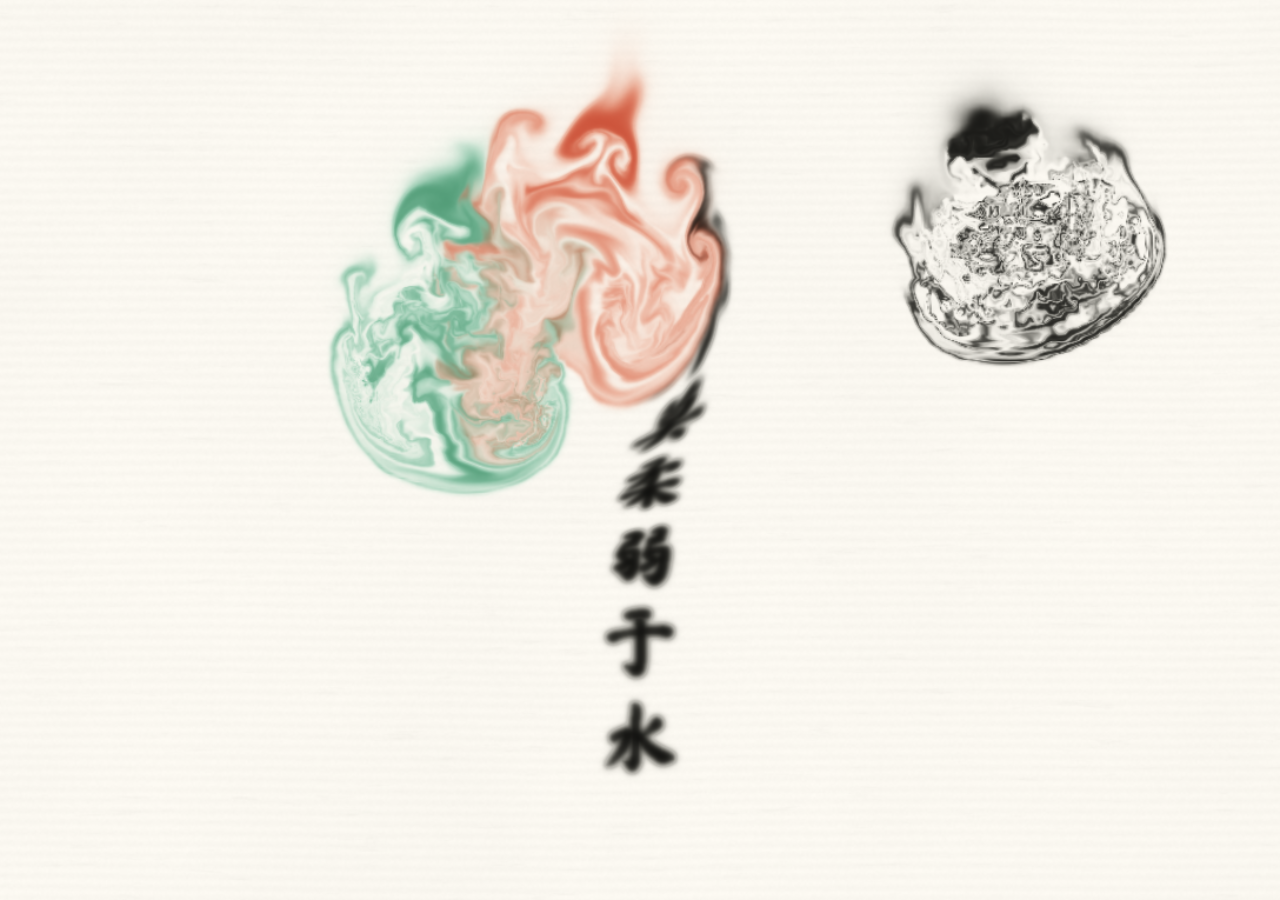
==== commit 456e2050: "上线 EastInk：首页作品区加「墨」卡（与晨/恒/词/酿同级）+ 移除 eastink noindex Co-Authored-By: Claude Fable 5 <noreply@anthro" ====
--- a/eastink.html
+++ b/eastink.html
@@ -3,8 +3,6 @@
 <head>
 <meta charset="UTF-8">
 <meta name="viewport" content="width=device-width, initial-scale=1.0, viewport-fit=cover">
-<!-- 上线拍板后移除 -->
-<meta name="robots" content="noindex">
 <title>東墨 EastInk · 上善若水</title>
 <meta name="description" content="東墨 EastInk · 真·流体水墨。每一卷从新种子抽签开演，颜色、落点、流场皆不可复现；多色相遇、洇染、共同消融。日境宣纸 / 夜境深水，墨入夜化光。">
 <meta name="theme-color" content="#faf7f0">
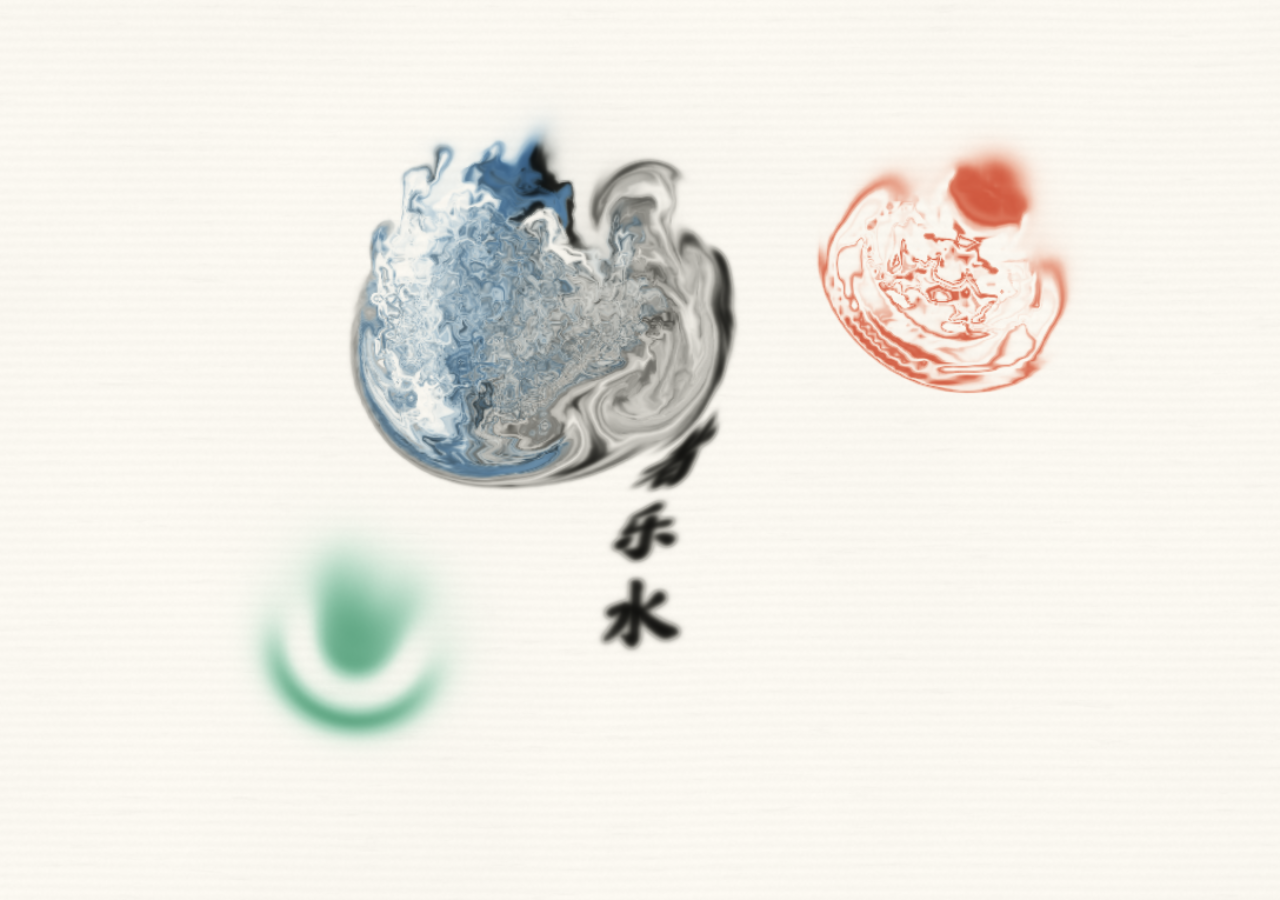
==== commit 9c1698e4: "修两处：删 eastink「聆」声音按钮 + MaShanZheng-sub 子集补「墨」(首页作品卡字体统一) Co-Authored-By: Claude Fable 5 <noreply@ant" ====
--- a/eastink.html
+++ b/eastink.html
@@ -43,12 +43,6 @@
   <!-- 五只瓷色碟（桌面右缘竖列 / 移动端底部横排） -->
   <div class="palette" id="palette" role="toolbar" aria-label="瓷色碟"></div>
 
-  <!-- 声境「聆」开关（左下「另起一卷」上方，竖排毛笔字） -->
-  <button class="ling" id="lingBtn" aria-label="声音开关" aria-pressed="false" title="聆 · 声音开关">
-    <span class="ling-char">聆</span>
-    <span class="ling-wave" aria-hidden="true"></span>
-  </button>
-
   <!-- 另起一卷（竖排毛笔字按钮，替代旧「涤净」） -->
   <button class="renew" id="renewBtn" aria-label="另起一卷">
     <span class="renew-char">另</span>
